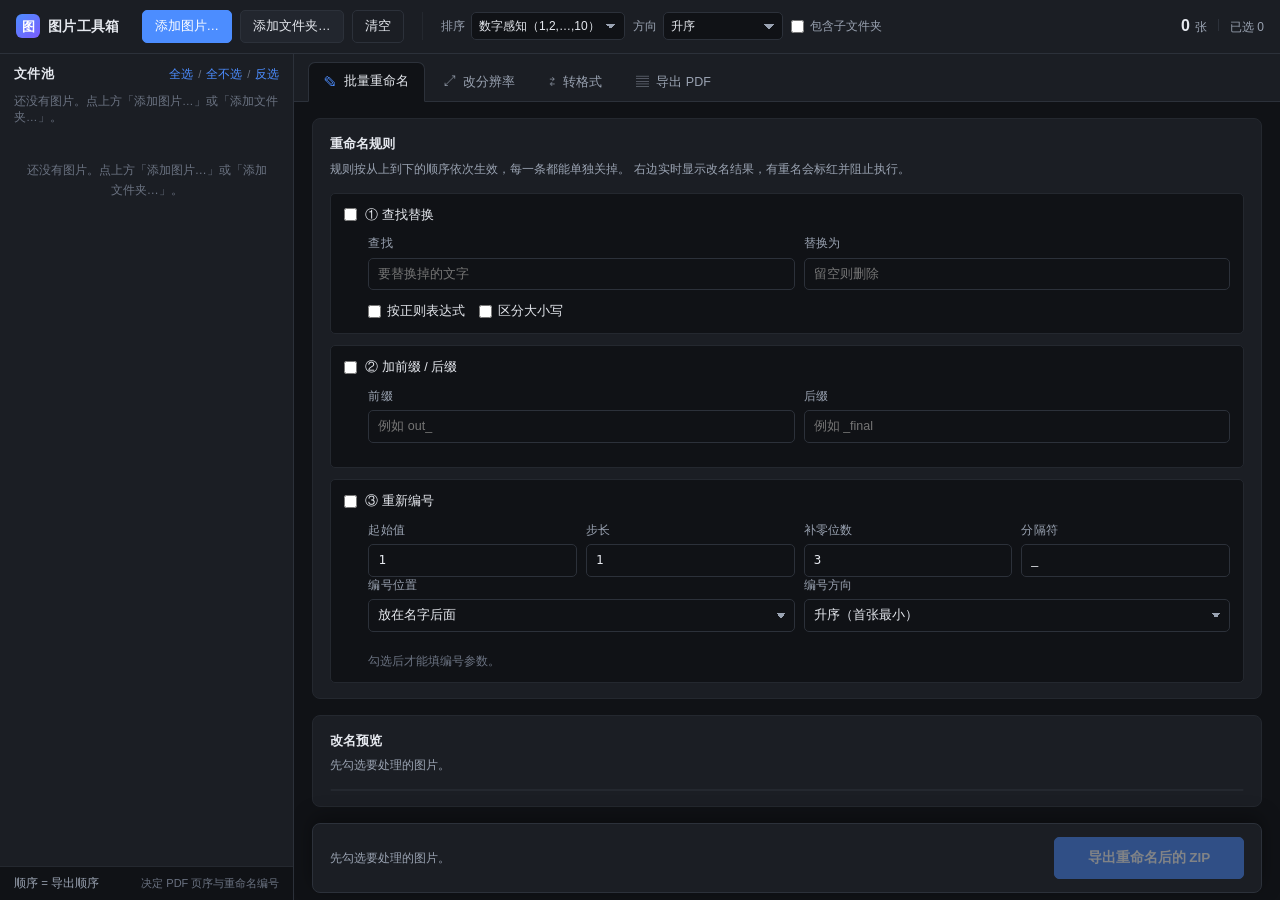
==== index.html @ d7a83476 "imgtoolbox" ====
<!DOCTYPE html>
<html lang="zh-CN">
<head>
<meta charset="utf-8">
<meta name="viewport" content="width=device-width, initial-scale=1">
<title>图片工具箱 · 重命名 / 改分辨率 / 转格式 / 导出 PDF</title>
<link rel="stylesheet" href="css/style.css">
</head>
<body>

<header class="topbar">
  <div class="brand">
    <span class="brand-mark">图</span>
    <span class="brand-text">图片工具箱</span>
  </div>

  <div class="topbar-actions">
    <button id="btn-add-files" class="btn btn-primary" type="button">添加图片…</button>
    <button id="btn-add-folder" class="btn" type="button">添加文件夹…</button>
    <button id="btn-clear" class="btn btn-ghost" type="button">清空</button>
  </div>

  <div class="topbar-sort">
    <label class="field-inline">
      <span class="field-label">排序</span>
      <select id="sel-sort" class="input input-sm">
        <option value="natural">数字感知（1,2,…,10）</option>
        <option value="lex">字典序</option>
      </select>
    </label>
    <label class="field-inline">
      <span class="field-label">方向</span>
      <select id="sel-order" class="input input-sm">
        <option value="asc">升序</option>
        <option value="desc">降序</option>
      </select>
    </label>
    <label class="check-inline" title="勾选后，添加文件夹时会把子文件夹里的图片一并收进来">
      <input type="checkbox" id="chk-recursive">
      <span>包含子文件夹</span>
    </label>
  </div>

  <div class="topbar-stat">
    <span id="stat-count" class="stat-strong">0</span>
    <span class="stat-dim">张</span>
    <span class="stat-sep"></span>
    <span id="stat-selected" class="stat-dim">已选 0</span>
  </div>
</header>

<!-- 隐藏的原生文件选择控件：纯下载模式，全程不碰磁盘 -->
<input type="file" id="file-picker" accept="image/*,.png,.jpg,.jpeg,.webp,.bmp,.gif" multiple hidden>
<input type="file" id="folder-picker" webkitdirectory directory multiple hidden>

<main class="workspace">

  <!-- ── 左栏：文件池（四个分区共用同一批图） ──────────────────── -->
  <aside class="panel panel-pool">
    <div class="panel-head">
      <h2 class="panel-title">文件池</h2>
      <div class="panel-head-actions">
        <button id="btn-select-all" class="link-btn" type="button">全选</button>
        <span class="link-sep">/</span>
        <button id="btn-select-none" class="link-btn" type="button">全不选</button>
        <span class="link-sep">/</span>
        <button id="btn-select-invert" class="link-btn" type="button">反选</button>
      </div>
    </div>

    <div class="panel-subhead">
      <span id="pool-hint" class="hint">还没有图片。点上方「添加图片…」或「添加文件夹…」。</span>
      <button id="btn-reset-order" class="link-btn is-hidden" type="button">还原排序</button>
    </div>

    <div class="pool-list" id="pool-list" tabindex="0" aria-label="图片列表，可拖拽调整顺序"></div>

    <div class="panel-foot">
      <span class="foot-label">顺序 = 导出顺序</span>
      <span class="foot-dim">决定 PDF 页序与重命名编号</span>
    </div>
  </aside>

  <!-- ── 右侧：四个互不干扰的功能分区 ──────────────────────────── -->
  <section class="panel panel-main">

    <nav class="tabs" role="tablist">
      <button class="tab is-active" type="button" role="tab" data-tab="shell">
        <span class="tab-icon">✎</span><span class="tab-name">批量重命名</span>
      </button>
      <button class="tab" type="button" role="tab" data-tab="resize">
        <span class="tab-icon">⤢</span><span class="tab-name">改分辨率</span>
      </button>
      <button class="tab" type="button" role="tab" data-tab="format">
        <span class="tab-icon">⇄</span><span class="tab-name">转格式</span>
      </button>
      <button class="tab" type="button" role="tab" data-tab="pdf">
        <span class="tab-icon">▤</span><span class="tab-name">导出 PDF</span>
      </button>
      <div class="tab-hint" id="tab-hint"></div>
    </nav>

    <div class="tab-body">

      <!-- ═══ 分区一：批量重命名 ═══════════════════════════════ -->
      <div class="tab-panel is-active" data-panel="shell">
        <div class="sec">
          <h3 class="sec-title">重命名规则</h3>
          <p class="sec-desc">
            规则按从上到下的顺序依次生效，每一条都能单独关掉。
            右边实时显示改名结果，有重名会标红并阻止执行。
          </p>

          <div class="rule">
            <label class="check-inline rule-head">
              <input type="checkbox" id="rn-replace-on">
              <span class="rule-name">① 查找替换</span>
            </label>
            <div class="rule-body">
              <div class="grid-2">
                <label class="field">
                  <span class="field-label">查找</span>
                  <input type="text" id="rn-find" class="input" placeholder="要替换掉的文字">
                </label>
                <label class="field">
                  <span class="field-label">替换为</span>
                  <input type="text" id="rn-replace" class="input" placeholder="留空则删除">
                </label>
              </div>
              <div class="radio-row">
                <label class="radio-pill"><input type="checkbox" id="rn-regex"><span>按正则表达式</span></label>
                <label class="radio-pill"><input type="checkbox" id="rn-case"><span>区分大小写</span></label>
              </div>
            </div>
          </div>

          <div class="rule">
            <label class="check-inline rule-head">
              <input type="checkbox" id="rn-prefix-on">
              <span class="rule-name">② 加前缀 / 后缀</span>
            </label>
            <div class="rule-body">
              <div class="grid-2">
                <label class="field">
                  <span class="field-label">前缀</span>
                  <input type="text" id="rn-prefix" class="input" placeholder="例如 out_">
                </label>
                <label class="field">
                  <span class="field-label">后缀</span>
                  <input type="text" id="rn-suffix" class="input" placeholder="例如 _final">
                </label>
              </div>
            </div>
          </div>

          <div class="rule">
            <label class="check-inline rule-head">
              <input type="checkbox" id="rn-number-on">
              <span class="rule-name">③ 重新编号</span>
            </label>
            <div class="rule-body">
              <div class="grid-4">
                <label class="field">
                  <span class="field-label">起始值</span>
                  <input type="number" id="rn-start" class="input" value="1" min="0">
                </label>
                <label class="field">
                  <span class="field-label">步长</span>
                  <input type="number" id="rn-step" class="input" value="1" min="1">
                </label>
                <label class="field">
                  <span class="field-label">补零位数</span>
                  <input type="number" id="rn-pad" class="input" value="3" min="1" max="12">
                </label>
                <label class="field">
                  <span class="field-label">分隔符</span>
                  <input type="text" id="rn-sep" class="input" value="_">
                </label>
              </div>
              <div class="grid-2">
                <label class="field">
                  <span class="field-label">编号位置</span>
                  <select id="rn-pos" class="input">
                    <option value="suffix">放在名字后面</option>
                    <option value="prefix">放在名字前面</option>
                  </select>
                </label>
                <label class="field">
                  <span class="field-label">编号方向</span>
                  <select id="rn-order" class="input">
                    <option value="asc">升序（首张最小）</option>
                    <option value="desc">降序（首张最大）</option>
                  </select>
                </label>
              </div>
              <p class="sec-hint" id="rn-number-preview"></p>
            </div>
          </div>
        </div>

        <div class="sec">
          <h3 class="sec-title">改名预览</h3>
          <p class="sec-desc" id="rn-summary">添加图片后这里会显示结果。</p>
          <div class="rename-preview" id="rn-preview"></div>
        </div>

        <div class="run-bar">
          <div class="run-status" id="rn-status">先添加图片。</div>
          <button class="btn btn-run" type="button" id="rn-run" disabled>导出重命名后的 ZIP</button>
        </div>
      </div>

      <!-- ═══ 分区二：改分辨率 ═════════════════════════════════ -->
      <div class="tab-panel" data-panel="resize">
        <div class="sec">
          <h3 class="sec-title">缩放方式</h3>
          <p class="sec-desc">
            只能填一个方向，另一边永远按原比例算出来——所以输出的宽高比必然和原图一致，不存在拉伸变形。
          </p>

          <div class="radio-row">
            <label class="radio-pill">
              <input type="radio" name="rs-mode" value="width" checked><span>按宽度</span>
            </label>
            <label class="radio-pill">
              <input type="radio" name="rs-mode" value="height"><span>按高度</span>
            </label>
            <label class="radio-pill">
              <input type="radio" name="rs-mode" value="percent"><span>按百分比</span>
            </label>
          </div>

          <div class="input-row rs-value-row">
            <input type="number" id="rs-value" class="input" value="1920" min="1">
            <span class="unit-tag" id="rs-unit">px</span>
          </div>

          <div class="preset-row" id="rs-presets"></div>

          <p class="sec-hint" id="rs-hint"></p>

          <label class="check-block">
            <input type="checkbox" id="rs-upscale">
            <span class="check-text">允许把小于目标的图片放大</span>
          </label>
          <p class="sec-hint">默认关闭：800px 的图设成 1920px 只会变糊，不如保持原样。</p>
        </div>

        <div class="run-bar">
          <div class="run-status" id="rs-status">先添加图片。</div>
          <button class="btn btn-run" type="button" id="rs-run" disabled>导出改好的 ZIP</button>
        </div>
      </div>

      <!-- ═══ 分区三：转格式 ═══════════════════════════════════ -->
      <div class="tab-panel" data-panel="format">
        <div class="sec">
          <h3 class="sec-title">输出格式</h3>
          <div class="preset-row" id="fm-formats"></div>

          <label class="field fm-quality">
            <span class="field-label">质量</span>
            <div class="input-row">
              <input type="number" id="fm-quality" class="input" value="92" min="1" max="100">
              <span class="unit-tag">%</span>
            </div>
          </label>
          <p class="sec-hint" id="fm-hint"></p>
        </div>

        <div class="sec">
          <h3 class="sec-title">文件后缀</h3>
          <label class="check-block">
            <input type="checkbox" id="fm-keep-ext" checked>
            <span class="check-text">自动把后缀换成新格式（.jpg / .png / .webp）</span>
          </label>
          <p class="sec-hint">关掉的话，ZIP 里的文件名保持原来的后缀，但内容是转换后的格式。</p>
        </div>

        <div class="run-bar">
          <div class="run-status" id="fm-status">先添加图片。</div>
          <button class="btn btn-run" type="button" id="fm-run" disabled>导出转换后的 ZIP</button>
        </div>
      </div>

      <!-- ═══ 分区四：导出 PDF ═════════════════════════════════ -->
      <div class="tab-panel" data-panel="pdf">
        <div class="sec">
          <h3 class="sec-title">合并为 PDF</h3>
          <p class="sec-desc">
            一图一页，<strong>页面尺寸 = 图片像素尺寸</strong>（1 像素 = 1 点），和原 png2pdf 的输出一致。
            页序就是左栏列表的顺序。
          </p>

          <div class="notice">
            <strong>这里导出的是原图</strong>，不受「改分辨率」「转格式」两个分区的影响——四个分区互不干扰。
            所有图片都会先解码、再重新编码成<strong>基线 JPEG</strong> 后内嵌：这是 PDF 兼容性最好的路径，
            能避开我自己解析 PNG 时踩到的那些坑。代价是 JPEG 有轻微画质损失。
          </div>

          <label class="field">
            <span class="field-label">输出文件名</span>
            <div class="input-row">
              <input type="text" id="pdf-name" class="input" placeholder="留空则自动命名">
              <span class="ext-tag">.pdf</span>
            </div>
          </label>
        </div>

        <div class="sec">
          <h3 class="sec-title">将写入的页面</h3>
          <p class="sec-desc" id="pdf-summary">添加图片后这里会列出页序。</p>
          <div class="page-list" id="pdf-pages"></div>
        </div>

        <div class="run-bar">
          <div class="run-status" id="pdf-status">先添加图片。</div>
          <button class="btn btn-run" type="button" id="pdf-run" disabled>合并为 PDF</button>
        </div>
      </div>

    </div><!-- /tab-body -->

    <div class="progress-wrap is-hidden" id="progress-wrap">
      <div class="progress-bar"><div class="progress-fill" id="progress-fill"></div></div>
      <div class="progress-meta">
        <span id="progress-text" class="progress-text">准备中…</span>
        <button id="btn-cancel" class="btn btn-ghost btn-xs" type="button">取消</button>
      </div>
    </div>

    <div id="result-box" class="result-box is-hidden"></div>

  </section>
</main>

<div class="toast-host" id="toast-host" aria-live="polite"></div>

<!-- 基础工具：无依赖，必须先加载 -->
<script src="js/util.js"></script>
<script src="js/pdfwriter.js"></script>
<script src="js/zipwriter.js"></script>
<!-- 业务模块 -->
<script src="js/state.js"></script>
<script src="js/rename.js"></script>
<script src="js/transform.js"></script>
<script src="js/worker-source.js"></script>
<script src="js/workerhost.js"></script>
<script src="js/pdf.js"></script>
<script src="js/pool.js"></script>
<script src="js/sections.js"></script>
<script src="js/exporter.js"></script>
<script src="js/app.js"></script>
</body>
</html>
---- css/style.css ----
/* ============================================================
   图片工具箱 · 深色三栏工作台
   纯 CSS，无框架、无外链字体，离线可用
   ============================================================ */

:root {
  --bg:          #14161a;
  --bg-panel:    #1b1e24;
  --bg-sunken:   #101216;
  --bg-raised:   #22262e;
  --bg-hover:    #2a2f38;
  --bg-active:   #313846;

  --border:      #2c313a;
  --border-soft: #24282f;
  --border-focus:#4c8dff;

  --text:        #e6e9ef;
  --text-dim:    #9aa3b2;
  --text-faint:  #6b7382;

  --accent:      #4c8dff;
  --accent-hi:   #6ba1ff;
  --accent-dim:  #2b4d8a;
  --ok:          #3fbf7f;
  --warn:        #e0a33e;
  --danger:      #ef5f5f;

  --radius:      8px;
  --radius-sm:   5px;
  --shadow:      0 8px 28px rgba(0, 0, 0, .45);

  --mono: ui-monospace, "Cascadia Mono", Consolas, "SF Mono", Menlo, monospace;
  --sans: -apple-system, "Segoe UI", "Microsoft YaHei", "PingFang SC",
          "Hiragino Sans GB", Roboto, "Helvetica Neue", Arial, sans-serif;
}

* { box-sizing: border-box; }

html, body {
  height: 100%;
  margin: 0;
}

body {
  display: flex;
  flex-direction: column;
  background: var(--bg);
  color: var(--text);
  font: 13px/1.5 var(--sans);
  overflow: hidden;
  -webkit-font-smoothing: antialiased;
}

/* ── 顶部工具栏 ─────────────────────────────────────────────── */

.topbar {
  flex: 0 0 auto;
  display: flex;
  align-items: center;
  gap: 18px;
  padding: 10px 16px;
  background: var(--bg-panel);
  border-bottom: 1px solid var(--border);
}

.brand {
  display: flex;
  align-items: center;
  gap: 8px;
  padding-right: 4px;
}

.brand-mark {
  display: grid;
  place-items: center;
  width: 24px;
  height: 24px;
  border-radius: 6px;
  background: linear-gradient(140deg, var(--accent), #7c5cff);
  color: #fff;
  font-size: 13px;
  font-weight: 700;
}

.brand-text {
  font-size: 14px;
  font-weight: 600;
  letter-spacing: .3px;
  white-space: nowrap;
}

.topbar-actions,
.topbar-sort {
  display: flex;
  align-items: center;
  gap: 8px;
}

.topbar-sort {
  padding-left: 18px;
  border-left: 1px solid var(--border-soft);
}

.topbar-stat {
  margin-left: auto;
  display: flex;
  align-items: baseline;
  gap: 5px;
  white-space: nowrap;
}

.stat-strong { font-size: 16px; font-weight: 600; color: var(--text); }
.stat-dim    { color: var(--text-dim); font-size: 12px; }
.stat-sep    { width: 1px; height: 12px; background: var(--border); margin: 0 6px; }

/* ── 通用控件 ───────────────────────────────────────────────── */

.btn {
  appearance: none;
  border: 1px solid var(--border);
  background: var(--bg-raised);
  color: var(--text);
  font: inherit;
  font-size: 12.5px;
  padding: 6px 12px;
  border-radius: var(--radius-sm);
  cursor: pointer;
  white-space: nowrap;
  transition: background .12s, border-color .12s, color .12s;
}

.btn:hover:not(:disabled) { background: var(--bg-hover); border-color: #3a4150; }
.btn:active:not(:disabled) { background: var(--bg-active); }
.btn:disabled { opacity: .45; cursor: not-allowed; }

.btn-primary {
  background: var(--accent);
  border-color: var(--accent);
  color: #fff;
  font-weight: 500;
}
.btn-primary:hover:not(:disabled) { background: var(--accent-hi); border-color: var(--accent-hi); }

.btn-ghost { background: transparent; }
.btn-ghost:hover:not(:disabled) { background: var(--bg-hover); }

.btn-xs { padding: 3px 9px; font-size: 11.5px; }

.link-btn {
  appearance: none;
  border: 0;
  background: none;
  padding: 0;
  color: var(--accent);
  font: inherit;
  font-size: 12px;
  cursor: pointer;
}
.link-btn:hover { color: var(--accent-hi); text-decoration: underline; }
.link-btn.is-danger { color: var(--danger); }
.link-sep { color: var(--text-faint); font-size: 11px; }

.input {
  appearance: none;
  width: 100%;
  background: var(--bg-sunken);
  border: 1px solid var(--border);
  border-radius: var(--radius-sm);
  color: var(--text);
  font: inherit;
  font-size: 12.5px;
  padding: 6px 9px;
  transition: border-color .12s, box-shadow .12s;
}
.input:focus {
  outline: none;
  border-color: var(--border-focus);
  box-shadow: 0 0 0 2px rgba(76, 141, 255, .18);
}
.input:disabled { opacity: .5; cursor: not-allowed; }
.input-sm { padding: 4px 7px; font-size: 12px; }
.input[type="number"] { font-family: var(--mono); }

select.input {
  background-image: linear-gradient(45deg, transparent 50%, var(--text-dim) 50%),
                    linear-gradient(135deg, var(--text-dim) 50%, transparent 50%);
  background-position: calc(100% - 13px) 52%, calc(100% - 8px) 52%;
  background-size: 5px 5px, 5px 5px;
  background-repeat: no-repeat;
  padding-right: 24px;
  cursor: pointer;
}

.field { display: block; margin-bottom: 12px; }
.field:last-child { margin-bottom: 0; }

.field-label {
  display: block;
  margin-bottom: 5px;
  color: var(--text-dim);
  font-size: 11.5px;
  letter-spacing: .2px;
}

.field-inline {
  display: flex;
  align-items: center;
  gap: 6px;
}
.field-inline .field-label { margin: 0; white-space: nowrap; }
.field-inline .input { width: auto; min-width: 120px; }

.input-row { display: flex; align-items: stretch; gap: 6px; }
.input-row .input { flex: 1 1 auto; min-width: 0; }
.input-row .input-sm { flex: 0 0 auto; }

.field-hint {
  margin: 5px 0 0;
  color: var(--text-faint);
  font-size: 11.5px;
  line-height: 1.45;
}

.check-inline {
  display: inline-flex;
  align-items: center;
  gap: 6px;
  color: var(--text-dim);
  font-size: 12px;
  cursor: pointer;
  user-select: none;
}
.check-inline input { accent-color: var(--accent); margin: 0; cursor: pointer; }
.check-block { display: flex; align-items: center; gap: 7px; margin-bottom: 9px; }
.check-block:last-child { margin-bottom: 0; }
.check-block .check-text { color: var(--text); font-size: 12.5px; }

.radio-row { display: flex; flex-wrap: wrap; gap: 14px; }

.radio-pill {
  display: inline-flex;
  align-items: center;
  gap: 6px;
  font-size: 12.5px;
  color: var(--text);
  cursor: pointer;
  user-select: none;
}
.radio-pill input { accent-color: var(--accent); margin: 0; }
.radio-pill.is-disabled { opacity: .45; cursor: not-allowed; }

/* ── 工作区三栏 ─────────────────────────────────────────────── */

.workspace {
  flex: 1 1 auto;
  display: grid;
  grid-template-columns: minmax(250px, 23%) minmax(420px, 1fr);
  min-height: 0;
  overflow: hidden;
}

.panel {
  display: flex;
  flex-direction: column;
  min-width: 0;
  min-height: 0;
  background: var(--bg-panel);
  overflow: hidden;
}

.panel-pool   { border-right: 1px solid var(--border); }

.panel-head {
  flex: 0 0 auto;
  display: flex;
  align-items: center;
  gap: 8px;
  padding: 11px 14px 9px;
}

.panel-title {
  margin: 0;
  font-size: 12.5px;
  font-weight: 600;
  letter-spacing: .4px;
  color: var(--text);
}

.panel-head-actions { margin-left: auto; display: flex; gap: 5px; align-items: center; }
.panel-head-note { margin-left: auto; color: var(--text-faint); font-size: 11px; }

.panel-subhead {
  flex: 0 0 auto;
  display: flex;
  align-items: center;
  gap: 8px;
  padding: 0 14px 9px;
  min-height: 18px;
}

.hint { color: var(--text-faint); font-size: 11.5px; line-height: 1.4; }

.panel-foot {
  flex: 0 0 auto;
  display: flex;
  align-items: center;
  gap: 8px;
  padding: 8px 14px;
  border-top: 1px solid var(--border-soft);
  background: var(--bg-sunken);
}
.foot-label { color: var(--text-dim); font-size: 11.5px; }
.foot-dim   { color: var(--text-faint); font-size: 11px; margin-left: auto; }

.is-hidden { display: none !important; }

/* ── 左栏：文件池列表 ───────────────────────────────────────── */

.pool-list {
  flex: 1 1 auto;
  overflow-y: auto;
  overflow-x: hidden;
  padding: 0 8px 8px;
  outline: none;
}

.pool-list.is-dragover {
  background: rgba(76, 141, 255, .06);
  box-shadow: inset 0 0 0 1px var(--accent-dim);
}

.pool-empty {
  padding: 26px 14px;
  text-align: center;
  color: var(--text-faint);
  font-size: 12px;
  line-height: 1.7;
}

.pool-item {
  display: flex;
  align-items: center;
  gap: 8px;
  padding: 5px 7px;
  border-radius: var(--radius-sm);
  border: 1px solid transparent;
  cursor: default;
  user-select: none;
}
.pool-item:hover { background: var(--bg-hover); }
.pool-item.is-current { background: var(--bg-active); border-color: var(--accent-dim); }
.pool-item.is-off { opacity: .45; }
.pool-item.is-dragging { opacity: .4; }

.pool-item.is-drop-before { box-shadow: inset 0 2px 0 0 var(--accent); }
.pool-item.is-drop-after  { box-shadow: inset 0 -2px 0 0 var(--accent); }

.pool-check {
  flex: 0 0 auto;
  accent-color: var(--accent);
  margin: 0;
  cursor: pointer;
}

.pool-thumb {
  flex: 0 0 auto;
  width: 30px;
  height: 30px;
  border-radius: 4px;
  background: var(--bg-sunken);
  border: 1px solid var(--border-soft);
  object-fit: cover;
  display: block;
}

.pool-thumb-ph {
  display: grid;
  place-items: center;
  font-size: 9px;
  color: var(--text-faint);
  font-family: var(--mono);
  text-transform: uppercase;
}

.pool-main { flex: 1 1 auto; min-width: 0; }

.pool-name {
  font-size: 12px;
  color: var(--text);
  white-space: nowrap;
  overflow: hidden;
  text-overflow: ellipsis;
}

.pool-name.is-renamed { color: var(--accent-hi); }

.pool-meta {
  margin-top: 1px;
  font-size: 10.5px;
  color: var(--text-faint);
  font-family: var(--mono);
  white-space: nowrap;
  overflow: hidden;
  text-overflow: ellipsis;
}

/* 重命名后输出时用的名字 */
.pool-meta.is-out { color: var(--accent-hi); opacity: .8; }

.pool-seq {
  flex: 0 0 auto;
  min-width: 20px;
  text-align: right;
  font-family: var(--mono);
  font-size: 10.5px;
  color: var(--text-faint);
}

.pool-grip {
  flex: 0 0 auto;
  width: 14px;
  text-align: center;
  color: var(--text-faint);
  cursor: grab;
  font-size: 12px;
  line-height: 1;
  letter-spacing: -1px;
}
.pool-grip:active { cursor: grabbing; }
.pool-grip:hover { color: var(--text-dim); }

.pool-more {
  padding: 7px 10px;
  color: var(--text-faint);
  font-size: 11.5px;
  text-align: center;
  border-top: 1px dashed var(--border-soft);
  margin-top: 6px;
}

/* ── 中栏：操作队列 ─────────────────────────────────────────── */

.step-list {
  flex: 1 1 auto;
  overflow-y: auto;
  padding: 0 10px 4px;
}

.step-empty {
  padding: 22px 12px;
  text-align: center;
  color: var(--text-faint);
  font-size: 12px;
  line-height: 1.7;
}

.step-card {
  position: relative;
  display: flex;
  align-items: flex-start;
  gap: 8px;
  margin-bottom: 7px;
  padding: 9px 10px;
  background: var(--bg-raised);
  border: 1px solid var(--border-soft);
  border-radius: var(--radius);
  cursor: pointer;
  transition: border-color .12s, background .12s;
}
.step-card:hover { background: var(--bg-hover); }
.step-card.is-active {
  border-color: var(--accent);
  background: var(--bg-hover);
  box-shadow: 0 0 0 1px rgba(76, 141, 255, .25);
}
.step-card.is-off { opacity: .5; }
.step-card.is-dragging { opacity: .4; }
.step-card.is-drop-before { box-shadow: inset 0 3px 0 0 var(--accent); }
.step-card.is-drop-after  { box-shadow: inset 0 -3px 0 0 var(--accent); }

.step-grip {
  flex: 0 0 auto;
  color: var(--text-faint);
  cursor: grab;
  font-size: 13px;
  line-height: 1.2;
  letter-spacing: -1px;
  padding: 1px 0;
}
.step-grip:active { cursor: grabbing; }

.step-body { flex: 1 1 auto; min-width: 0; }

.step-row1 {
  display: flex;
  align-items: center;
  gap: 6px;
}

.step-index {
  flex: 0 0 auto;
  display: grid;
  place-items: center;
  width: 17px;
  height: 17px;
  border-radius: 50%;
  background: var(--bg-sunken);
  border: 1px solid var(--border);
  color: var(--text-dim);
  font-family: var(--mono);
  font-size: 10px;
}
.step-card.is-active .step-index { background: var(--accent); border-color: var(--accent); color: #fff; }

.step-icon { flex: 0 0 auto; font-size: 12px; }

.step-name {
  flex: 1 1 auto;
  min-width: 0;
  font-size: 12.5px;
  font-weight: 500;
  white-space: nowrap;
  overflow: hidden;
  text-overflow: ellipsis;
}

.step-summary {
  margin: 3px 0 0 23px;
  color: var(--text-faint);
  font-size: 11px;
  font-family: var(--mono);
  white-space: nowrap;
  overflow: hidden;
  text-overflow: ellipsis;
}

.step-toggle { flex: 0 0 auto; accent-color: var(--accent); cursor: pointer; margin: 2px 0 0; }

.step-remove {
  flex: 0 0 auto;
  appearance: none;
  border: 0;
  background: none;
  color: var(--text-faint);
  cursor: pointer;
  font-size: 14px;
  line-height: 1;
  padding: 1px 2px;
  border-radius: 3px;
}
.step-remove:hover { color: var(--danger); background: rgba(239, 95, 95, .12); }

.step-add {
  flex: 0 0 auto;
  padding: 8px 10px 4px;
  border-top: 1px solid var(--border-soft);
}

.step-add-label {
  display: block;
  margin-bottom: 6px;
  color: var(--text-faint);
  font-size: 11px;
}

.step-add-btns { display: flex; flex-wrap: wrap; gap: 6px; }

.btn-add {
  background: transparent;
  border-style: dashed;
  color: var(--text-dim);
  font-size: 12px;
  padding: 5px 10px;
}
.btn-add:hover:not(:disabled) { color: var(--accent-hi); border-color: var(--accent-dim); background: rgba(76, 141, 255, .07); }

/* ── 右栏 ───────────────────────────────────────────────────── */

.side-scroll {
  flex: 1 1 auto;
  overflow-y: auto;
  padding: 0 14px 14px;
}

.side-form { padding-bottom: 4px; }

.empty-note {
  margin: 0;
  padding: 12px 0;
  color: var(--text-faint);
  font-size: 12px;
  line-height: 1.65;
}

.form-section {
  padding: 11px 0;
  border-bottom: 1px solid var(--border-soft);
}
.form-section:last-child { border-bottom: 0; }

.form-section-title {
  margin: 0 0 9px;
  color: var(--text-dim);
  font-size: 11px;
  font-weight: 600;
  letter-spacing: .5px;
  text-transform: uppercase;
}

.grid-2 { display: grid; grid-template-columns: 1fr 1fr; gap: 9px; }

.unit-tag {
  flex: 0 0 auto;
  display: grid;
  place-items: center;
  min-width: 30px;
  padding: 0 7px;
  background: var(--bg-sunken);
  border: 1px solid var(--border);
  border-radius: var(--radius-sm);
  color: var(--text-faint);
  font-size: 11.5px;
}

.ext-tag {
  flex: 0 0 auto;
  display: grid;
  place-items: center;
  min-width: 48px;
  padding: 0 8px;
  background: var(--bg-sunken);
  border: 1px solid var(--border);
  border-radius: var(--radius-sm);
  color: var(--text-dim);
  font-family: var(--mono);
  font-size: 12px;
}

.preset-row { display: flex; flex-wrap: wrap; gap: 5px; margin-top: 7px; }

.chip {
  appearance: none;
  border: 1px solid var(--border);
  background: var(--bg-sunken);
  color: var(--text-dim);
  font: inherit;
  font-family: var(--mono);
  font-size: 11px;
  padding: 3px 8px;
  border-radius: 20px;
  cursor: pointer;
  transition: all .12s;
}
.chip:hover { color: var(--accent-hi); border-color: var(--accent-dim); background: rgba(76, 141, 255, .1); }
.chip.is-on { color: #fff; background: var(--accent); border-color: var(--accent); }

/* 实时预览卡 */

.preview-card {
  margin-top: 12px;
  background: var(--bg-sunken);
  border: 1px solid var(--border-soft);
  border-radius: var(--radius);
  overflow: hidden;
}

.preview-head {
  display: flex;
  align-items: center;
  gap: 8px;
  padding: 8px 12px;
  border-bottom: 1px solid var(--border-soft);
  background: var(--bg-raised);
}

.preview-title { margin: 0; font-size: 11.5px; font-weight: 600; color: var(--text-dim); letter-spacing: .3px; }

.preview-badge {
  margin-left: auto;
  padding: 1px 7px;
  border-radius: 20px;
  background: rgba(76, 141, 255, .15);
  color: var(--accent-hi);
  font-family: var(--mono);
  font-size: 10.5px;
}
.preview-badge.is-warn   { background: rgba(224, 163, 62, .16); color: var(--warn); }
.preview-badge.is-danger { background: rgba(239, 95, 95, .16); color: var(--danger); }
.preview-badge.is-ok     { background: rgba(63, 191, 127, .16); color: var(--ok); }

.preview-body { padding: 10px 12px; }

.preview-line {
  display: flex;
  gap: 8px;
  font-family: var(--mono);
  font-size: 11.5px;
  line-height: 1.75;
}
.preview-line .k { flex: 0 0 auto; color: var(--text-faint); min-width: 62px; }
.preview-line .v { flex: 1 1 auto; min-width: 0; color: var(--text); word-break: break-all; }
.preview-line .v.is-old { color: var(--text-dim); text-decoration: line-through; }
.preview-line .v.is-new { color: var(--accent-hi); }
.preview-line .v.is-warn { color: var(--warn); }
.preview-line .v.is-danger { color: var(--danger); }

.preview-arrow { color: var(--text-faint); }

.preview-conflicts {
  padding: 9px 12px;
  border-top: 1px solid var(--border-soft);
  background: rgba(239, 95, 95, .08);
  color: var(--danger);
  font-size: 11.5px;
  line-height: 1.6;
}
.preview-conflicts strong { font-weight: 600; }
.preview-conflicts ul { margin: 5px 0 0; padding-left: 17px; }
.preview-conflicts li { font-family: var(--mono); font-size: 11px; word-break: break-all; }

/* ── 输出区 ─────────────────────────────────────────────────── */

.output-box {
  flex: 0 0 auto;
  padding: 12px 14px 14px;
  border-top: 1px solid var(--border);
  background: var(--bg-raised);
  max-height: 62%;
  overflow-y: auto;
}

.output-title {
  margin: 0 0 9px;
  font-size: 11px;
  font-weight: 600;
  letter-spacing: .5px;
  text-transform: uppercase;
  color: var(--text-dim);
}

.seg {
  display: grid;
  grid-template-columns: 1fr 1fr;
  gap: 7px;
  margin-bottom: 12px;
}

.seg-item {
  position: relative;
  display: flex;
  align-items: flex-start;
  gap: 7px;
  padding: 8px 10px;
  background: var(--bg-sunken);
  border: 1px solid var(--border);
  border-radius: var(--radius-sm);
  cursor: pointer;
  transition: border-color .12s, background .12s;
}
.seg-item:hover { background: var(--bg-hover); }
.seg-item input { accent-color: var(--accent); margin: 2px 0 0; cursor: pointer; }
.seg-item:has(input:checked) {
  border-color: var(--accent);
  background: rgba(76, 141, 255, .1);
}
.seg-body { display: block; min-width: 0; }
.seg-name { display: block; font-size: 12.5px; color: var(--text); }
.seg-desc { display: block; margin-top: 1px; font-size: 10.5px; color: var(--text-faint); }

.pdf-note {
  margin-bottom: 11px;
  padding: 8px 10px;
  background: rgba(76, 141, 255, .08);
  border: 1px solid var(--accent-dim);
  border-radius: var(--radius-sm);
}
.pdf-note p { margin: 0; color: var(--text-dim); font-size: 11.5px; line-height: 1.65; }
.pdf-note strong { color: var(--text); font-weight: 600; }

.btn-run {
  width: 100%;
  padding: 10px;
  font-size: 13.5px;
  font-weight: 600;
  background: var(--accent);
  border-color: var(--accent);
  color: #fff;
}
.btn-run:hover:not(:disabled) { background: var(--accent-hi); border-color: var(--accent-hi); }

.output-status {
  margin-bottom: 9px;
  padding: 7px 9px;
  border-radius: var(--radius-sm);
  background: var(--bg-sunken);
  border: 1px solid var(--border-soft);
  color: var(--text-dim);
  font-size: 11.5px;
  line-height: 1.55;
  word-break: break-word;
}
.output-status.is-warn   { color: var(--warn);   border-color: rgba(224, 163, 62, .4); }
.output-status.is-danger { color: var(--danger); border-color: rgba(239, 95, 95, .4); }

.progress-wrap { margin-top: 11px; }

.progress-bar {
  height: 5px;
  border-radius: 3px;
  background: var(--bg-sunken);
  border: 1px solid var(--border-soft);
  overflow: hidden;
}

.progress-fill {
  height: 100%;
  width: 0;
  background: linear-gradient(90deg, var(--accent), #7c5cff);
  transition: width .15s linear;
}

.progress-meta {
  display: flex;
  align-items: center;
  gap: 8px;
  margin-top: 6px;
}

.progress-text {
  flex: 1 1 auto;
  min-width: 0;
  color: var(--text-dim);
  font-size: 11.5px;
  font-family: var(--mono);
  white-space: nowrap;
  overflow: hidden;
  text-overflow: ellipsis;
}

.result-box {
  margin-top: 11px;
  padding: 9px 11px;
  border-radius: var(--radius-sm);
  font-size: 12px;
  line-height: 1.6;
}
.result-box.is-ok     { background: rgba(63, 191, 127, .1);  border: 1px solid rgba(63, 191, 127, .35); color: #b6f0d2; }
.result-box.is-warn   { background: rgba(224, 163, 62, .1);  border: 1px solid rgba(224, 163, 62, .35); color: #f4d9a6; }
.result-box.is-danger { background: rgba(239, 95, 95, .1);   border: 1px solid rgba(239, 95, 95, .35);  color: #f8bcbc; }

.result-box .result-title { font-weight: 600; }
.result-box .result-sub { margin-top: 3px; color: var(--text-dim); font-size: 11.5px; }
.result-box ul { margin: 6px 0 0; padding-left: 17px; font-family: var(--mono); font-size: 11px; }
.result-box li { word-break: break-all; }

/* ── Toast ──────────────────────────────────────────────────── */

.toast-host {
  position: fixed;
  right: 16px;
  bottom: 16px;
  z-index: 50;
  display: flex;
  flex-direction: column;
  gap: 8px;
  align-items: flex-end;
  pointer-events: none;
}

.toast {
  max-width: 380px;
  padding: 9px 13px;
  background: var(--bg-raised);
  border: 1px solid var(--border);
  border-left: 3px solid var(--accent);
  border-radius: var(--radius-sm);
  box-shadow: var(--shadow);
  color: var(--text);
  font-size: 12px;
  line-height: 1.5;
  animation: toast-in .16s ease-out;
}
.toast.is-warn   { border-left-color: var(--warn); }
.toast.is-danger { border-left-color: var(--danger); }
.toast.is-ok     { border-left-color: var(--ok); }

@keyframes toast-in {
  from { opacity: 0; transform: translateY(6px); }
  to   { opacity: 1; transform: none; }
}

/* ── 滚动条 ─────────────────────────────────────────────────── */

.pool-list::-webkit-scrollbar,
.side-scroll::-webkit-scrollbar,
.tab-body::-webkit-scrollbar,
.rename-preview::-webkit-scrollbar,
.page-list::-webkit-scrollbar,
.panel-main > .result-box::-webkit-scrollbar { width: 9px; }

.pool-list::-webkit-scrollbar-thumb,
.side-scroll::-webkit-scrollbar-thumb,
.tab-body::-webkit-scrollbar-thumb,
.rename-preview::-webkit-scrollbar-thumb,
.page-list::-webkit-scrollbar-thumb,
.panel-main > .result-box::-webkit-scrollbar-thumb {
  background: #363c48;
  border-radius: 5px;
  border: 2px solid transparent;
  background-clip: padding-box;
}
.pool-list::-webkit-scrollbar-thumb:hover,
.side-scroll::-webkit-scrollbar-thumb:hover,
.tab-body::-webkit-scrollbar-thumb:hover,
.rename-preview::-webkit-scrollbar-thumb:hover,
.page-list::-webkit-scrollbar-thumb:hover,
.panel-main > .result-box::-webkit-scrollbar-thumb:hover { background: #454d5c; background-clip: padding-box; }

.pool-list::-webkit-scrollbar-track,
.side-scroll::-webkit-scrollbar-track,
.tab-body::-webkit-scrollbar-track,
.rename-preview::-webkit-scrollbar-track,
.page-list::-webkit-scrollbar-track,
.panel-main > .result-box::-webkit-scrollbar-track { background: transparent; }

/* ============================================================
   分区式工作台（替代原来的三栏流水线）
   ============================================================ */

.panel-main {
  display: flex;
  flex-direction: column;
  min-width: 0;
  min-height: 0;
  overflow: hidden;
}

/* ── 分区标签栏 ─────────────────────────────────────────────── */

.tabs {
  flex: 0 0 auto;
  display: flex;
  align-items: center;
  gap: 2px;
  padding: 8px 14px 0;
  background: var(--bg-panel);
  border-bottom: 1px solid var(--border);
}

.tab {
  appearance: none;
  display: flex;
  align-items: center;
  gap: 7px;
  padding: 9px 15px 10px;
  border: 1px solid transparent;
  border-bottom: 0;
  border-radius: 7px 7px 0 0;
  background: transparent;
  color: var(--text-dim);
  font: inherit;
  font-size: 12.5px;
  cursor: pointer;
  margin-bottom: -1px;
  transition: color .12s, background .12s;
}
.tab:hover:not(:disabled) { color: var(--text); background: var(--bg-hover); }

.tab.is-active {
  color: var(--text);
  background: var(--bg-sunken);
  border-color: var(--border);
  border-bottom: 1px solid var(--bg-sunken);
  font-weight: 500;
}

.tab-icon { font-size: 13px; opacity: .85; }
.tab.is-active .tab-icon { color: var(--accent); opacity: 1; }

.tab-hint {
  margin-left: auto;
  padding-right: 2px;
  color: var(--text-faint);
  font-size: 11.5px;
  white-space: nowrap;
  overflow: hidden;
  text-overflow: ellipsis;
}

/* ── 分区内容 ───────────────────────────────────────────────── */

.tab-body {
  flex: 1 1 auto;
  min-height: 0;
  overflow-y: auto;
  background: var(--bg-sunken);
}

.tab-panel { display: none; padding: 16px 18px 20px; }
.tab-panel.is-active { display: block; }

.sec {
  margin-bottom: 16px;
  padding: 15px 17px;
  background: var(--bg-panel);
  border: 1px solid var(--border-soft);
  border-radius: var(--radius);
}

.sec-title {
  margin: 0 0 6px;
  font-size: 13px;
  font-weight: 600;
  color: var(--text);
}

.sec-desc {
  margin: 0 0 13px;
  color: var(--text-dim);
  font-size: 12px;
  line-height: 1.65;
}

.sec-hint {
  margin: 8px 0 0;
  color: var(--text-faint);
  font-size: 11.5px;
  line-height: 1.6;
}

.sec-desc strong, .notice strong { color: var(--text); font-weight: 600; }

.notice {
  margin: 0 0 14px;
  padding: 10px 12px;
  background: rgba(76, 141, 255, .08);
  border: 1px solid var(--accent-dim);
  border-radius: var(--radius-sm);
  color: var(--text-dim);
  font-size: 11.5px;
  line-height: 1.7;
}

.inline-alert {
  margin-top: 10px;
  padding: 9px 11px;
  background: rgba(239, 95, 95, .1);
  border: 1px solid rgba(239, 95, 95, .4);
  border-radius: var(--radius-sm);
  color: #f8bcbc;
  font-size: 12px;
  line-height: 1.65;
}
.inline-alert strong { font-weight: 600; }
.inline-alert ul { margin: 5px 0 0; padding-left: 17px; font-family: var(--mono); font-size: 11px; }
.inline-alert li { word-break: break-all; }

/* ── 规则块（重命名分区） ───────────────────────────────────── */

.rule {
  margin-bottom: 11px;
  padding: 12px 13px;
  background: var(--bg-sunken);
  border: 1px solid var(--border-soft);
  border-radius: var(--radius-sm);
}
.rule:last-child { margin-bottom: 0; }

.rule-head { display: flex; align-items: center; gap: 8px; }
.rule-name { color: var(--text); font-size: 12.5px; font-weight: 500; }
.rule-body { margin-top: 11px; padding-left: 24px; }
.rule-body .grid-2, .rule-body .grid-4 { margin-bottom: 0; }

.grid-4 {
  display: grid;
  grid-template-columns: repeat(4, 1fr);
  gap: 9px;
  margin-bottom: 9px;
}
.grid-4 .field { margin-bottom: 0; }

/* ── 改名预览 ───────────────────────────────────────────────── */

.rename-preview, .page-list {
  max-height: 300px;
  overflow-y: auto;
  border: 1px solid var(--border-soft);
  border-radius: var(--radius-sm);
  background: var(--bg-sunken);
}

.rename-rows, .page-rows { display: block; }

.rename-row, .page-row {
  display: flex;
  align-items: baseline;
  gap: 9px;
  padding: 5px 11px;
  border-bottom: 1px solid var(--border-soft);
  font-family: var(--mono);
  font-size: 11.5px;
}
.rename-row:last-child, .page-row:last-child { border-bottom: 0; }

.rename-idx, .page-idx {
  flex: 0 0 auto;
  min-width: 24px;
  text-align: right;
  color: var(--text-faint);
}

.rename-old, .page-name {
  flex: 0 0 auto;
  max-width: 44%;
  color: var(--text-dim);
  overflow: hidden;
  text-overflow: ellipsis;
  white-space: nowrap;
  text-decoration: line-through;
}
.page-name { text-decoration: none; color: var(--text); }

.rename-arrow { flex: 0 0 auto; color: var(--text-faint); }

.rename-new {
  flex: 1 1 auto;
  min-width: 0;
  color: var(--accent-hi);
  overflow: hidden;
  text-overflow: ellipsis;
  white-space: nowrap;
}

.page-size { margin-left: auto; color: var(--text-faint); }

/* ── 执行条 ─────────────────────────────────────────────────── */

.run-bar {
  position: sticky;
  bottom: 0;
  display: flex;
  align-items: center;
  gap: 14px;
  padding: 13px 17px;
  background: var(--bg-panel);
  border: 1px solid var(--border);
  border-radius: var(--radius);
  box-shadow: 0 -6px 20px rgba(0, 0, 0, .35);
}

.run-status {
  flex: 1 1 auto;
  min-width: 0;
  color: var(--text-dim);
  font-size: 12px;
  line-height: 1.55;
}
.run-status.is-warn { color: var(--warn); }
.run-status.is-danger { color: var(--danger); }

.run-bar .btn-run {
  flex: 0 0 auto;
  width: auto;
  min-width: 190px;
  padding: 10px 20px;
}

/* ── 进度与结果条（常驻在主区域底部） ───────────────────────── */

.panel-main > .progress-wrap {
  flex: 0 0 auto;
  margin: 0;
  padding: 10px 18px;
  border-top: 1px solid var(--border);
  background: var(--bg-raised);
}

.panel-main > .result-box {
  flex: 0 0 auto;
  margin: 0;
  border-radius: 0;
  border-left: 0;
  border-right: 0;
  border-bottom: 0;
  max-height: 190px;
  overflow-y: auto;
}
.result-box .result-sub.mono { font-family: var(--mono); font-size: 11px; }

/* ── 转格式分区的格式按钮 ───────────────────────────────────── */

.chip-lg {
  padding: 9px 22px;
  font-size: 13px;
  font-family: var(--sans);
  border-radius: var(--radius-sm);
}

.fm-quality { max-width: 220px; margin-top: 14px; }

.rs-value-row { max-width: 260px; margin: 12px 0 0; }
.rs-value-row .input { font-size: 14px; }

/* ── 窄屏兜底 ───────────────────────────────────────────────── */

@media (max-width: 1000px) {
  .workspace { grid-template-columns: minmax(200px, 30%) minmax(320px, 1fr); }
  .tab-hint { display: none; }
  .grid-4 { grid-template-columns: repeat(2, 1fr); }
}

@media (max-width: 760px) {
  body { overflow: auto; }
  .workspace { grid-template-columns: 1fr; overflow: visible; }
  .panel-pool { max-height: 44vh; border-right: 0; border-bottom: 1px solid var(--border); }
  .tabs { flex-wrap: wrap; }
  .tab { padding: 8px 11px; }
  .run-bar { flex-direction: column; align-items: stretch; }
  .run-bar .btn-run { width: 100%; min-width: 0; }
}
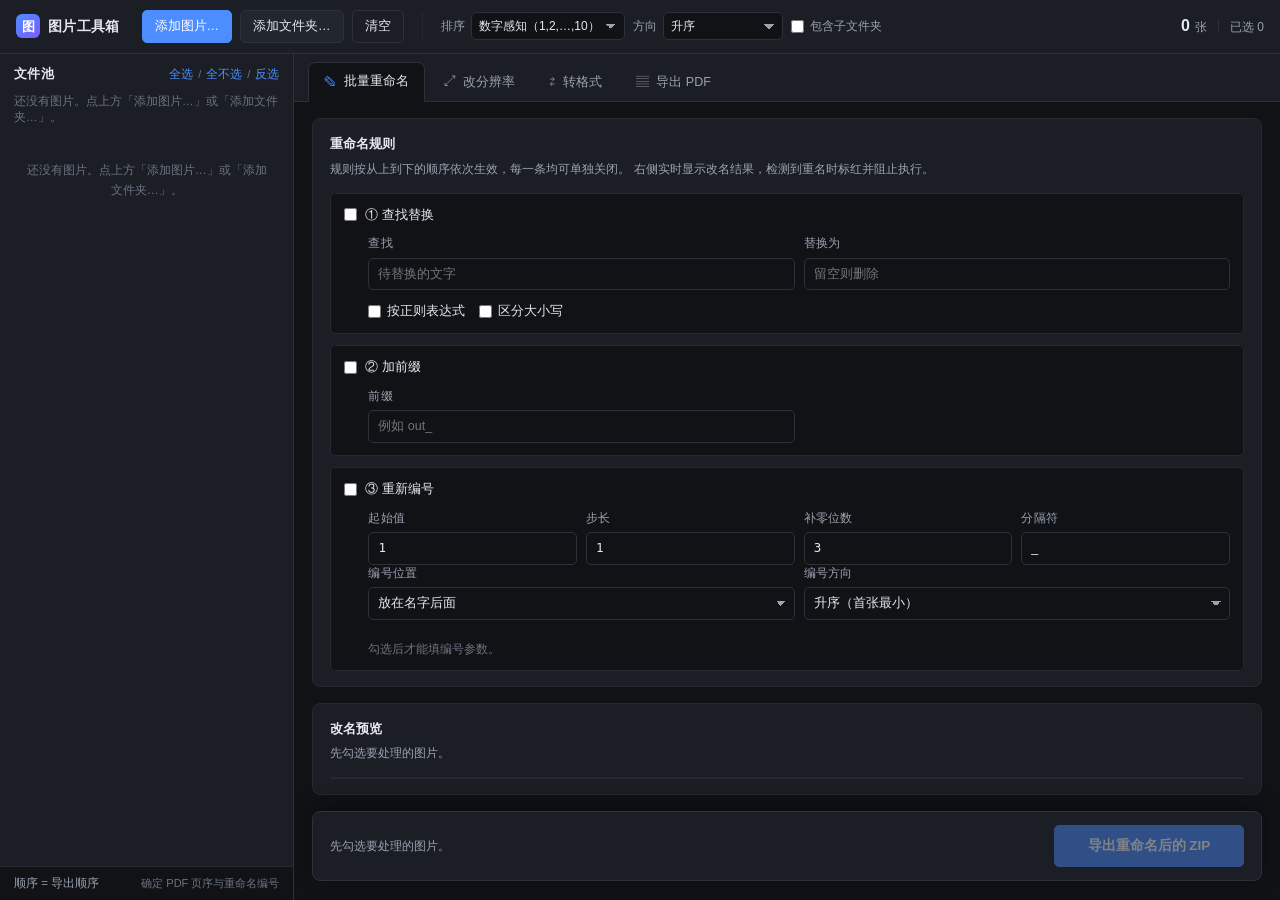
==== commit 934015b3: "同步本地版本：修正 PDF 结构问题、精简注释与文档 - 修复 PDF 文件头缺失与 xref 行长度，导出 PDF 恢复可用 - 修复 Worker 注入清单遗漏 num，像素处理不再静默退回主线程" ====
--- a/index.html
+++ b/index.html
@@ -35,7 +35,7 @@
         <option value="desc">降序</option>
       </select>
     </label>
-    <label class="check-inline" title="勾选后，添加文件夹时会把子文件夹里的图片一并收进来">
+    <label class="check-inline" title="勾选后，添加文件夹时将同时导入子文件夹中的图片">
       <input type="checkbox" id="chk-recursive">
       <span>包含子文件夹</span>
     </label>
@@ -77,7 +77,7 @@
 
     <div class="panel-foot">
       <span class="foot-label">顺序 = 导出顺序</span>
-      <span class="foot-dim">决定 PDF 页序与重命名编号</span>
+      <span class="foot-dim">确定 PDF 页序与重命名编号</span>
     </div>
   </aside>
 
@@ -107,8 +107,8 @@
         <div class="sec">
           <h3 class="sec-title">重命名规则</h3>
           <p class="sec-desc">
-            规则按从上到下的顺序依次生效，每一条都能单独关掉。
-            右边实时显示改名结果，有重名会标红并阻止执行。
+            规则按从上到下的顺序依次生效，每一条均可单独关闭。
+            右侧实时显示改名结果，检测到重名时标红并阻止执行。
           </p>
 
           <div class="rule">
@@ -120,7 +120,7 @@
               <div class="grid-2">
                 <label class="field">
                   <span class="field-label">查找</span>
-                  <input type="text" id="rn-find" class="input" placeholder="要替换掉的文字">
+                  <input type="text" id="rn-find" class="input" placeholder="待替换的文字">
                 </label>
                 <label class="field">
                   <span class="field-label">替换为</span>
@@ -137,17 +137,13 @@
           <div class="rule">
             <label class="check-inline rule-head">
               <input type="checkbox" id="rn-prefix-on">
-              <span class="rule-name">② 加前缀 / 后缀</span>
+              <span class="rule-name">② 加前缀</span>
             </label>
             <div class="rule-body">
               <div class="grid-2">
                 <label class="field">
                   <span class="field-label">前缀</span>
                   <input type="text" id="rn-prefix" class="input" placeholder="例如 out_">
-                </label>
-                <label class="field">
-                  <span class="field-label">后缀</span>
-                  <input type="text" id="rn-suffix" class="input" placeholder="例如 _final">
                 </label>
               </div>
             </div>
@@ -200,12 +196,12 @@
 
         <div class="sec">
           <h3 class="sec-title">改名预览</h3>
-          <p class="sec-desc" id="rn-summary">添加图片后这里会显示结果。</p>
+          <p class="sec-desc" id="rn-summary">先勾选要处理的图片。</p>
           <div class="rename-preview" id="rn-preview"></div>
         </div>
 
         <div class="run-bar">
-          <div class="run-status" id="rn-status">先添加图片。</div>
+          <div class="run-status" id="rn-status">先勾选要处理的图片。</div>
           <button class="btn btn-run" type="button" id="rn-run" disabled>导出重命名后的 ZIP</button>
         </div>
       </div>
@@ -215,7 +211,7 @@
         <div class="sec">
           <h3 class="sec-title">缩放方式</h3>
           <p class="sec-desc">
-            只能填一个方向，另一边永远按原比例算出来——所以输出的宽高比必然和原图一致，不存在拉伸变形。
+            仅可填写一个方向，另一方向按原比例计算——因此输出的宽高比必然与原图一致，不会发生拉伸变形。
           </p>
 
           <div class="radio-row">
@@ -241,14 +237,14 @@
 
           <label class="check-block">
             <input type="checkbox" id="rs-upscale">
-            <span class="check-text">允许把小于目标的图片放大</span>
-          </label>
-          <p class="sec-hint">默认关闭：800px 的图设成 1920px 只会变糊，不如保持原样。</p>
+            <span class="check-text">允许将小于目标的图片放大</span>
+          </label>
+          <p class="sec-hint">默认关闭：将 800px 的图片放大到 1920px 只会降低清晰度，故保持原尺寸。</p>
         </div>
 
         <div class="run-bar">
-          <div class="run-status" id="rs-status">先添加图片。</div>
-          <button class="btn btn-run" type="button" id="rs-run" disabled>导出改好的 ZIP</button>
+          <div class="run-status" id="rs-status">先勾选要处理的图片。</div>
+          <button class="btn btn-run" type="button" id="rs-run" disabled>导出缩放后的 ZIP</button>
         </div>
       </div>
 
@@ -274,11 +270,11 @@
             <input type="checkbox" id="fm-keep-ext" checked>
             <span class="check-text">自动把后缀换成新格式（.jpg / .png / .webp）</span>
           </label>
-          <p class="sec-hint">关掉的话，ZIP 里的文件名保持原来的后缀，但内容是转换后的格式。</p>
+          <p class="sec-hint">关闭后，ZIP 中的文件名保持原后缀，内容仍为转换后的格式。</p>
         </div>
 
         <div class="run-bar">
-          <div class="run-status" id="fm-status">先添加图片。</div>
+          <div class="run-status" id="fm-status">先勾选要处理的图片。</div>
           <button class="btn btn-run" type="button" id="fm-run" disabled>导出转换后的 ZIP</button>
         </div>
       </div>
@@ -288,15 +284,23 @@
         <div class="sec">
           <h3 class="sec-title">合并为 PDF</h3>
           <p class="sec-desc">
-            一图一页，<strong>页面尺寸 = 图片像素尺寸</strong>（1 像素 = 1 点），和原 png2pdf 的输出一致。
-            页序就是左栏列表的顺序。
+            一图一页，<strong>页面尺寸 = 图片像素尺寸</strong>（1 像素 = 1 点），与原 png2pdf 的输出一致。
+            页序即左栏列表的顺序。
           </p>
 
           <div class="notice">
-            <strong>这里导出的是原图</strong>，不受「改分辨率」「转格式」两个分区的影响——四个分区互不干扰。
-            所有图片都会先解码、再重新编码成<strong>基线 JPEG</strong> 后内嵌：这是 PDF 兼容性最好的路径，
-            能避开我自己解析 PNG 时踩到的那些坑。代价是 JPEG 有轻微画质损失。
-          </div>
+            <strong>此处导出的是原图</strong>，不受「改分辨率」「转格式」两个分区的影响——四个分区互不干扰。
+            所有图片均先解码，再重新编码为<strong>基线 JPEG</strong> 后内嵌：该路径的 PDF 兼容性最佳，
+            可规避自行解析 PNG 时引入的风险。代价是 JPEG 有轻微画质损失。
+          </div>
+
+          <label class="check-block">
+            <input type="checkbox" id="pdf-uniform" checked>
+            <span class="check-text">统一页面宽度：均按最宽一张的宽度等比缩放</span>
+          </label>
+          <p class="sec-hint" id="pdf-uniform-hint">
+            勾选后各页等宽，窄图放大、宽图保持不变，均不会变形。取消勾选则每页各按自身的原图尺寸。
+          </p>
 
           <label class="field">
             <span class="field-label">输出文件名</span>
@@ -305,16 +309,22 @@
               <span class="ext-tag">.pdf</span>
             </div>
           </label>
+
+          <label class="check-block">
+            <input type="checkbox" id="pdf-stamp" checked>
+            <span class="check-text">自动命名时带上时间戳</span>
+          </label>
+          <p class="sec-hint" id="pdf-name-hint">仅影响上方输入框留空时的自动命名；已填写文件名时以填写内容为准。</p>
         </div>
 
         <div class="sec">
           <h3 class="sec-title">将写入的页面</h3>
-          <p class="sec-desc" id="pdf-summary">添加图片后这里会列出页序。</p>
+          <p class="sec-desc" id="pdf-summary">先勾选要合并的图片。</p>
           <div class="page-list" id="pdf-pages"></div>
         </div>
 
         <div class="run-bar">
-          <div class="run-status" id="pdf-status">先添加图片。</div>
+          <div class="run-status" id="pdf-status">先勾选要合并的图片。</div>
           <button class="btn btn-run" type="button" id="pdf-run" disabled>合并为 PDF</button>
         </div>
       </div>
